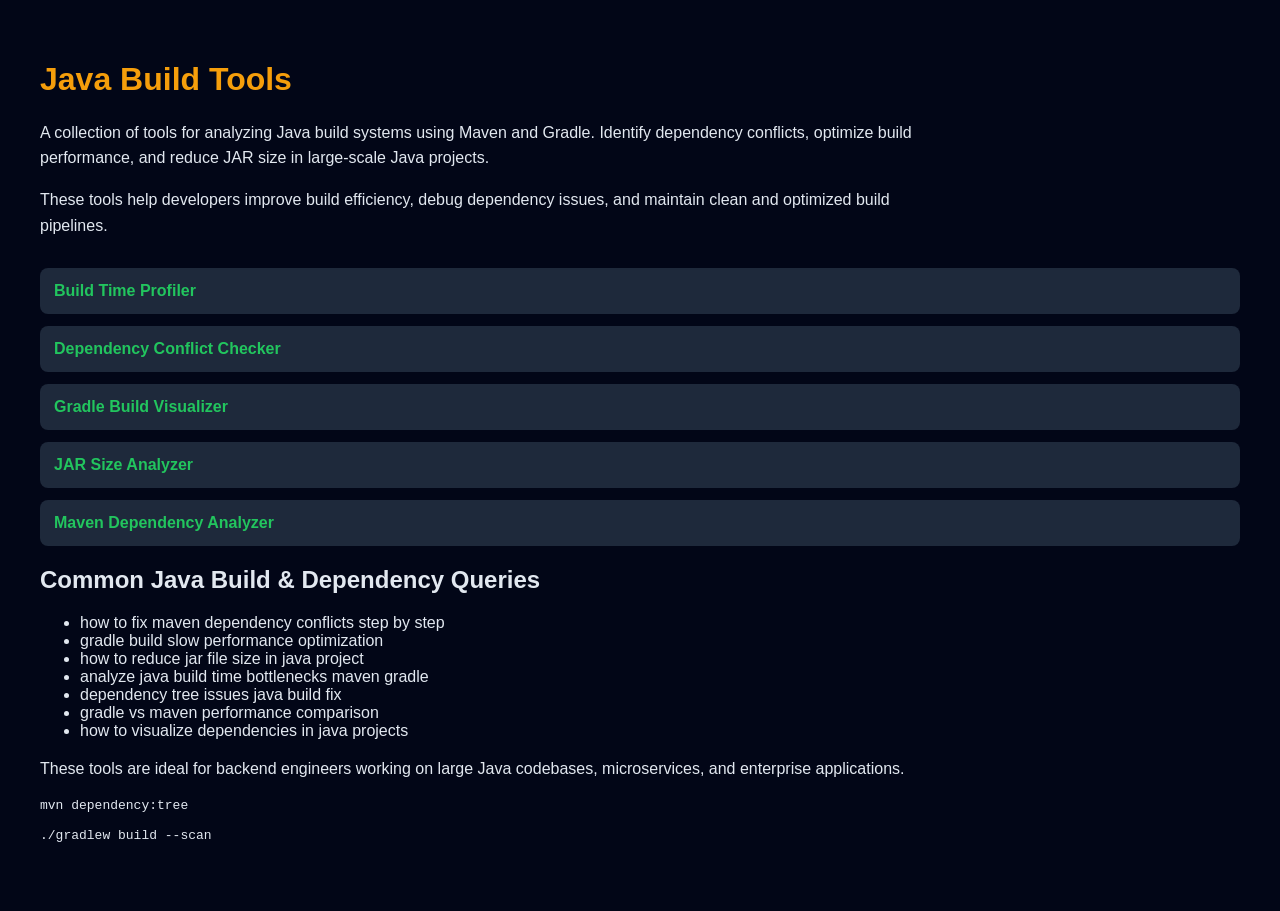
==== index.html @ 3307f2bd "Initial commit" ====
<!DOCTYPE html>
<html lang="en">
<head>
  <meta charset="UTF-8">
  <title>Java Build Tools – Maven, Gradle & Dependency Analysis</title>
  <meta name="viewport" content="width=device-width, initial-scale=1.0">

  <!-- Google verification -->
  <meta name="google-site-verification" content="QMAlZVgw_jsHfCVlnfvifbkMZy5CKnLXh7m65vo1kLM" />

  <!-- SEO -->
  <meta name="description" content="Java build tools for analyzing Maven and Gradle builds, dependency conflicts, build time performance, and JAR size optimization.">
  <meta name="keywords" content="java build tools, maven dependency analyzer, gradle build performance, jar size analyzer java, dependency conflict checker java, java build time profiler">

  <!-- AdSense -->
  <meta name="google-adsense-account" content="ca-pub-XXXXXXXXXXXXXXXX">

  <!-- Open Graph -->
  <meta property="og:title" content="Java Build Tools – Maven & Gradle Optimization">
  <meta property="og:description" content="Analyze Java builds, dependencies, conflicts, and performance in Maven and Gradle projects.">
  <meta property="og:type" content="website">

  <style>
    body {
      font-family: Arial, sans-serif;
      background: #020617;
      color: #e2e8f0;
      margin: 0;
      padding: 40px;
    }
    h1 {
      color: #f59e0b;
    }
    p {
      max-width: 900px;
      line-height: 1.6;
    }
    .tools {
      margin-top: 30px;
    }
    .tool {
      background: #1e293b;
      padding: 14px;
      margin-bottom: 12px;
      border-radius: 8px;
      transition: 0.2s;
    }
    .tool:hover {
      background: #334155;
    }
    a {
      color: #22c55e;
      text-decoration: none;
      font-weight: bold;
    }
    a:hover {
      text-decoration: underline;
    }
  </style>
</head>
<body>

  <h1>Java Build Tools</h1>

  <p>
    A collection of tools for analyzing Java build systems using Maven and Gradle.
    Identify dependency conflicts, optimize build performance, and reduce JAR size
    in large-scale Java projects.
  </p>

  <p>
    These tools help developers improve build efficiency, debug dependency issues,
    and maintain clean and optimized build pipelines.
  </p>

  <div class="tools">

    <div class="tool"><a href="./java_build_time_profiler/">Build Time Profiler</a></div>
    <div class="tool"><a href="./java_dependency_conflict_checker/">Dependency Conflict Checker</a></div>
    <div class="tool"><a href="./java_gradle_build_visualizer/">Gradle Build Visualizer</a></div>
    <div class="tool"><a href="./java_jar_size_analyzer/">JAR Size Analyzer</a></div>
    <div class="tool"><a href="./java_maven_dependency_analyzer/">Maven Dependency Analyzer</a></div>

  </div>

  <!-- SEO LONG TAIL -->
  <h2>Common Java Build & Dependency Queries</h2>

  <ul>
    <li>how to fix maven dependency conflicts step by step</li>
    <li>gradle build slow performance optimization</li>
    <li>how to reduce jar file size in java project</li>
    <li>analyze java build time bottlenecks maven gradle</li>
    <li>dependency tree issues java build fix</li>
    <li>gradle vs maven performance comparison</li>
    <li>how to visualize dependencies in java projects</li>
  </ul>

  <p>
    These tools are ideal for backend engineers working on large Java codebases,
    microservices, and enterprise applications.
  </p>

  <!-- snippet SEO -->
  <pre>
mvn dependency:tree

./gradlew build --scan
  </pre>

</body>
</html>
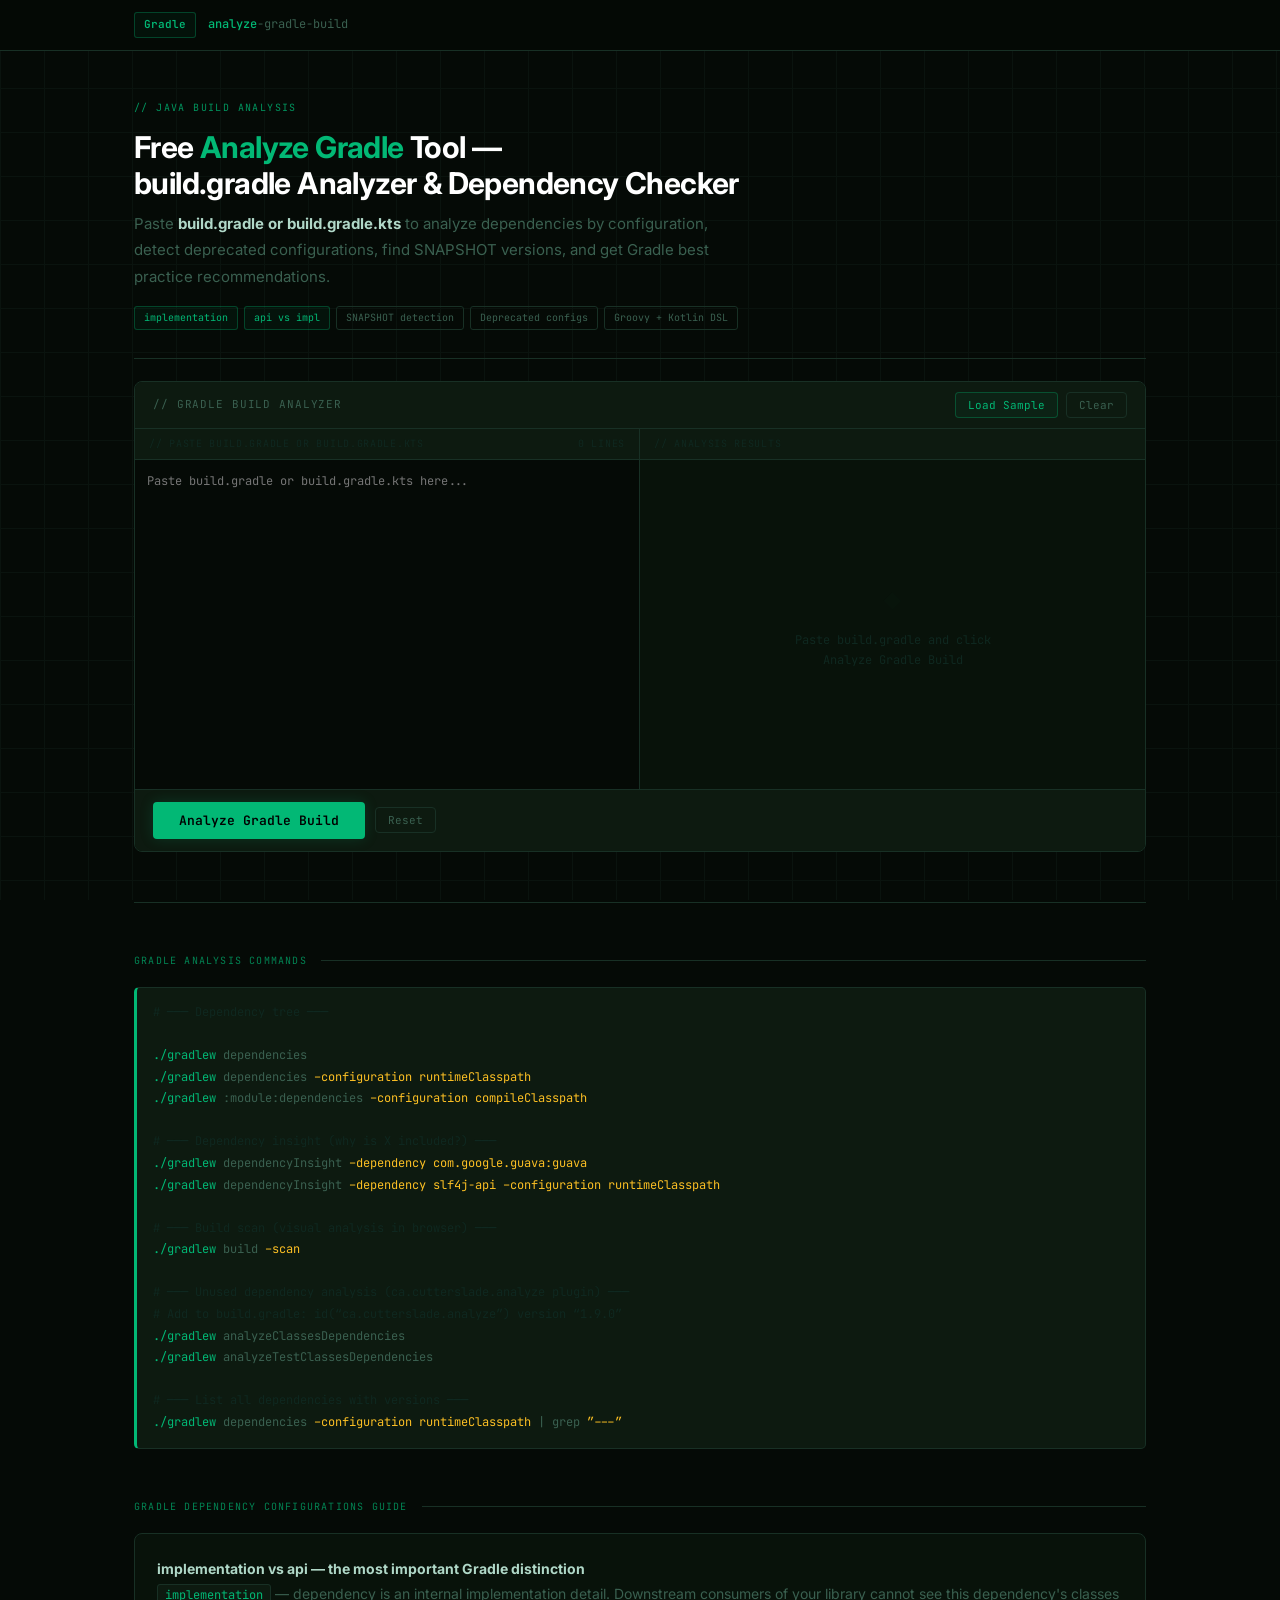
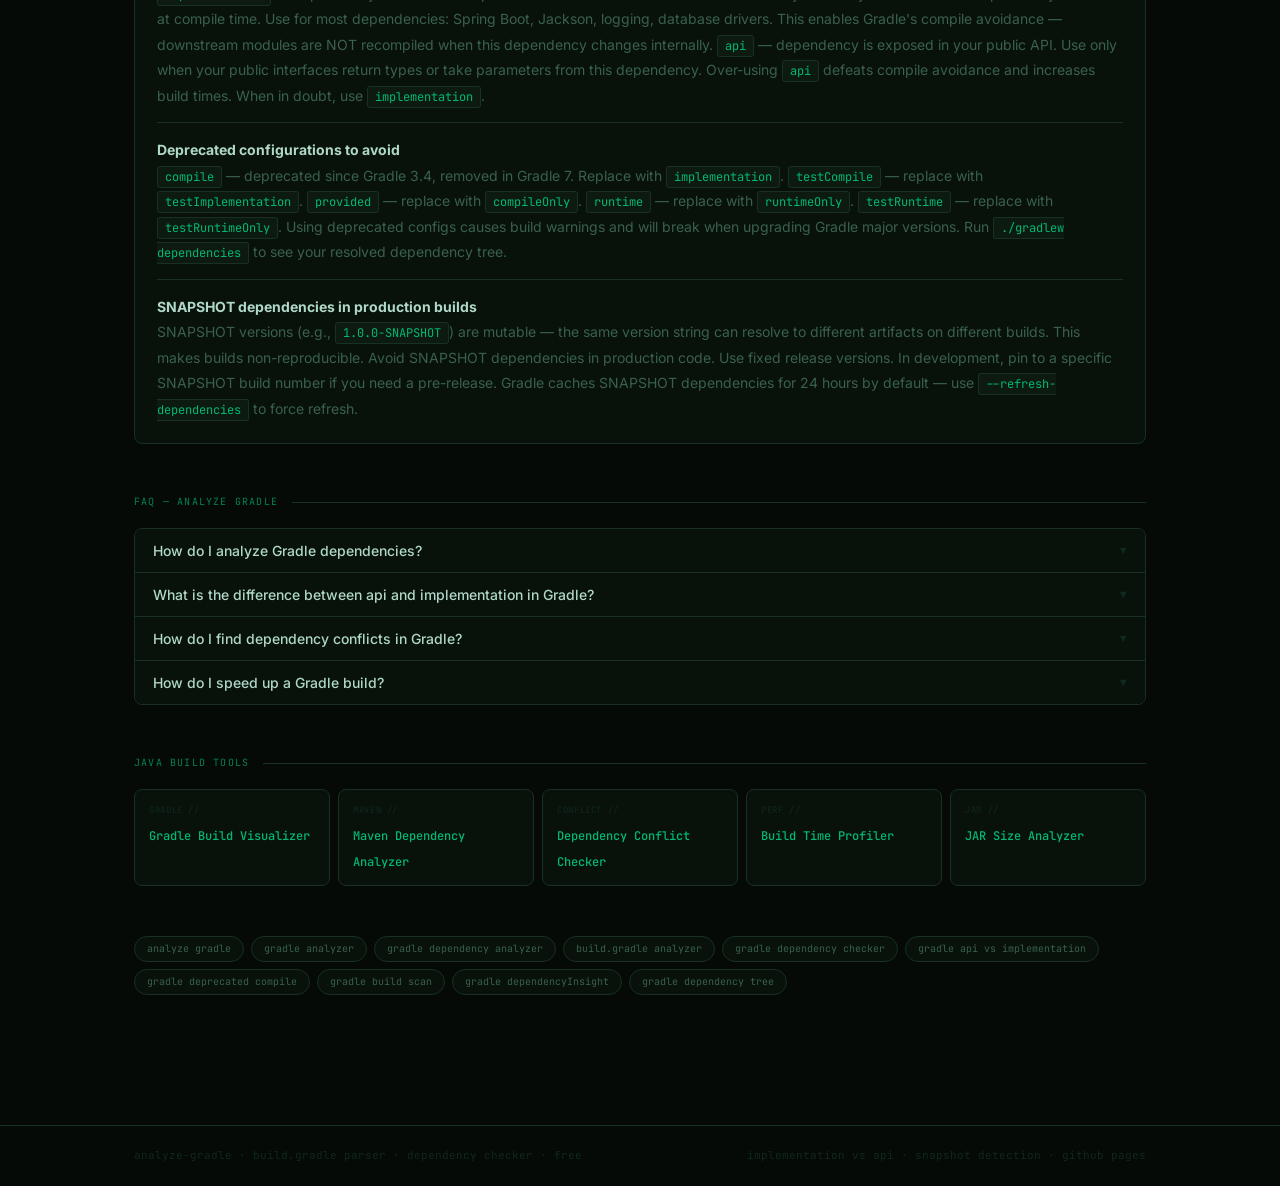
==== commit caafb43e: "Actualizar index.html" ====
--- a/index.html
+++ b/index.html
@@ -1,112 +1,1032 @@
 <!DOCTYPE html>
+
 <html lang="en">
 <head>
-  <meta charset="UTF-8">
-  <title>Java Build Tools – Maven, Gradle & Dependency Analysis</title>
-  <meta name="viewport" content="width=device-width, initial-scale=1.0">
-
-  <!-- Google verification -->
-  <meta name="google-site-verification" content="QMAlZVgw_jsHfCVlnfvifbkMZy5CKnLXh7m65vo1kLM" />
-
-  <!-- SEO -->
-  <meta name="description" content="Java build tools for analyzing Maven and Gradle builds, dependency conflicts, build time performance, and JAR size optimization.">
-  <meta name="keywords" content="java build tools, maven dependency analyzer, gradle build performance, jar size analyzer java, dependency conflict checker java, java build time profiler">
-
-  <!-- AdSense -->
-  <meta name="google-adsense-account" content="ca-pub-XXXXXXXXXXXXXXXX">
-
-  <!-- Open Graph -->
-  <meta property="og:title" content="Java Build Tools – Maven & Gradle Optimization">
-  <meta property="og:description" content="Analyze Java builds, dependencies, conflicts, and performance in Maven and Gradle projects.">
-  <meta property="og:type" content="website">
-
-  <style>
-    body {
-      font-family: Arial, sans-serif;
-      background: #020617;
-      color: #e2e8f0;
-      margin: 0;
-      padding: 40px;
+<meta charset="UTF-8">
+<meta name="viewport" content="width=device-width, initial-scale=1.0">
+<meta name="google-site-verification" content="PkLa_ViOo6FAHpvh8SacceMb95o9tePRdrqLNBz9X1M" />
+<meta name="robots" content="index, follow">
+
+<title>Analyze Gradle – Free Gradle Build Analyzer, Dependency Checker &amp; build.gradle Parser</title>
+
+<meta name="description" content="Free Gradle analyzer. Paste build.gradle or build.gradle.kts to analyze dependencies, detect deprecated configurations, find duplicate artifacts, check for SNAPSHOT versions, and get Gradle best practice recommendations.">
+
+<meta name="keywords" content="analyze gradle, gradle analyzer, gradle build analyzer, gradle dependency analyzer, build.gradle analyzer, gradle dependency checker, gradle best practices, gradle compile vs implementation, gradle dependency analysis, gradle build analysis tool">
+
+<link rel="canonical" href="https://franrivalbigprojects.github.io/java-build-tools/">
+
+<meta property="og:title" content="Analyze Gradle – Free build.gradle Analyzer and Dependency Checker">
+<meta property="og:description" content="Paste build.gradle to analyze dependencies, detect deprecated configs, find duplicates, and get Gradle best practice recommendations. Free tool.">
+<meta property="og:type" content="website">
+
+<link rel="preconnect" href="https://fonts.googleapis.com">
+<link rel="preconnect" href="https://fonts.gstatic.com" crossorigin>
+<link href="https://fonts.googleapis.com/css2?family=JetBrains+Mono:wght@400;500;600&family=Inter:wght@400;500;600;700&display=swap" rel="stylesheet">
+
+<style>
+:root {
+  --bg: #050a06;
+  --surface: #08120a;
+  --surface2: #0d1a10;
+  --border: #12201a;
+  --border2: #183025;
+  --gr: #02b875;
+  --gr-dim: rgba(2,184,117,0.12);
+  --gr-dim2: rgba(2,184,117,0.05);
+  --gr-glow: rgba(2,184,117,0.18);
+  --red: #f87171;
+  --red-dim: rgba(248,113,113,0.1);
+  --orange: #fb923c;
+  --orange-dim: rgba(251,146,60,0.08);
+  --yellow: #fbbf24;
+  --yellow-dim: rgba(251,191,36,0.08);
+  --blue: #60a5fa;
+  --blue-dim: rgba(96,165,250,0.08);
+  --text: #b0d8c8;
+  --text-muted: #3a6050;
+  --text-dim: #0f2820;
+  --mono: 'JetBrains Mono', monospace;
+  --sans: 'Inter', sans-serif;
+  --r: 8px;
+}
+
+* { box-sizing: border-box; margin: 0; padding: 0; }
+
+body {
+  font-family: var(--sans);
+  background: var(--bg);
+  color: var(--text);
+  min-height: 100vh;
+  line-height: 1.6;
+}
+
+body::after {
+  content: "";
+  position: fixed;
+  inset: 0;
+  background-image:
+    linear-gradient(var(--border) 1px, transparent 1px),
+    linear-gradient(90deg, var(--border) 1px, transparent 1px);
+  background-size: 44px 44px;
+  opacity: 0.45;
+  pointer-events: none;
+  z-index: 0;
+}
+
+header {
+  border-bottom: 1px solid var(--border2);
+  position: sticky;
+  top: 0;
+  z-index: 100;
+  background: rgba(5,10,6,0.97);
+  backdrop-filter: blur(12px);
+}
+
+.header-inner {
+  max-width: 1060px;
+  margin: 0 auto;
+  padding: 0 24px;
+  height: 50px;
+  display: flex;
+  align-items: center;
+  gap: 12px;
+  position: relative;
+  z-index: 1;
+}
+
+.logo-pill {
+  font-family: var(--mono);
+  font-size: 11px;
+  font-weight: 600;
+  color: var(--gr);
+  background: var(--gr-dim2);
+  border: 1px solid rgba(2,184,117,0.3);
+  border-radius: 3px;
+  padding: 3px 9px;
+}
+
+.logo-text { font-family: var(--mono); font-size: 12px; color: var(--text-muted); }
+.logo-text strong { color: var(--gr); font-weight: 500; }
+
+.wrapper {
+  max-width: 1060px;
+  margin: 0 auto;
+  padding: 0 24px 80px;
+  position: relative;
+  z-index: 1;
+}
+
+.hero {
+  padding: 48px 0 28px;
+  border-bottom: 1px solid var(--border2);
+  margin-bottom: 22px;
+}
+
+.hero-eyebrow {
+  font-family: var(--mono);
+  font-size: 10px;
+  letter-spacing: 0.14em;
+  text-transform: uppercase;
+  color: var(--gr);
+  margin-bottom: 12px;
+  opacity: 0.8;
+}
+
+h1 {
+  font-size: clamp(22px, 3.2vw, 30px);
+  font-weight: 700;
+  color: #fff;
+  margin-bottom: 10px;
+  letter-spacing: -0.02em;
+  line-height: 1.2;
+}
+
+h1 em { font-style: normal; color: var(--gr); }
+
+.hero-sub {
+  font-size: 15px;
+  color: var(--text-muted);
+  max-width: 620px;
+  line-height: 1.75;
+  margin-bottom: 16px;
+}
+
+.hero-sub strong { color: var(--text); }
+
+.pill-row { display: flex; flex-wrap: wrap; gap: 6px; }
+.pill {
+  font-family: var(--mono);
+  font-size: 10px;
+  padding: 3px 9px;
+  border-radius: 3px;
+  border: 1px solid;
+}
+.pill-g  { color: var(--gr); background: var(--gr-dim2); border-color: rgba(2,184,117,0.3); }
+.pill-dim { color: var(--text-muted); border-color: var(--border2); }
+
+/* TOOL */
+.tool-shell {
+  background: var(--surface);
+  border: 1px solid var(--border2);
+  border-radius: var(--r);
+  overflow: hidden;
+  margin-bottom: 18px;
+}
+
+.tool-topbar {
+  background: var(--surface2);
+  border-bottom: 1px solid var(--border2);
+  padding: 10px 18px;
+  display: flex;
+  align-items: center;
+  justify-content: space-between;
+  flex-wrap: wrap;
+  gap: 8px;
+}
+
+.topbar-label {
+  font-family: var(--mono);
+  font-size: 11px;
+  color: var(--text-muted);
+  text-transform: uppercase;
+  letter-spacing: 0.08em;
+}
+
+.btn-sm {
+  font-family: var(--mono);
+  font-size: 11px;
+  padding: 5px 12px;
+  border-radius: 4px;
+  cursor: pointer;
+  border: 1px solid;
+  background: transparent;
+  transition: opacity 0.15s;
+}
+.btn-sm:hover { opacity: 0.75; }
+.btn-gr   { color: var(--gr); border-color: rgba(2,184,117,0.3); background: var(--gr-dim2); }
+.btn-ghost { color: var(--text-muted); border-color: var(--border2); }
+
+/* SPLIT */
+.editor-split {
+  display: grid;
+  grid-template-columns: 1fr 1fr;
+  min-height: 360px;
+}
+
+.pane-left {
+  border-right: 1px solid var(--border2);
+  display: flex;
+  flex-direction: column;
+}
+
+.pane-head {
+  font-family: var(--mono);
+  font-size: 10px;
+  text-transform: uppercase;
+  letter-spacing: 0.07em;
+  color: var(--text-dim);
+  padding: 7px 14px;
+  border-bottom: 1px solid var(--border2);
+  background: var(--surface2);
+  display: flex;
+  justify-content: space-between;
+}
+
+.gradle-textarea {
+  flex: 1;
+  width: 100%;
+  min-height: 310px;
+  padding: 12px;
+  font-family: var(--mono);
+  font-size: 12px;
+  line-height: 1.65;
+  background: var(--bg);
+  border: none;
+  color: var(--text);
+  resize: none;
+  tab-size: 4;
+}
+.gradle-textarea:focus { outline: none; }
+
+.pane-right {
+  display: flex;
+  flex-direction: column;
+  overflow: hidden;
+}
+
+#resultsPane {
+  flex: 1;
+  padding: 12px;
+  overflow-y: auto;
+  min-height: 310px;
+}
+
+.idle-msg {
+  display: flex;
+  flex-direction: column;
+  align-items: center;
+  justify-content: center;
+  height: 100%;
+  min-height: 280px;
+  font-family: var(--mono);
+  font-size: 12px;
+  color: var(--text-dim);
+  text-align: center;
+  gap: 8px;
+}
+
+.action-bar {
+  padding: 12px 18px;
+  border-top: 1px solid var(--border2);
+  background: var(--surface2);
+  display: flex;
+  gap: 10px;
+  align-items: center;
+}
+
+.btn-analyze {
+  padding: 10px 26px;
+  font-family: var(--mono);
+  font-size: 13px;
+  font-weight: 600;
+  background: var(--gr);
+  color: #000;
+  border: none;
+  border-radius: 4px;
+  cursor: pointer;
+  box-shadow: 0 0 14px var(--gr-glow);
+  transition: opacity 0.15s;
+}
+.btn-analyze:hover { opacity: 0.87; }
+
+/* RESULTS */
+.sum-row {
+  display: flex;
+  gap: 6px;
+  flex-wrap: wrap;
+  margin-bottom: 10px;
+}
+
+.sum-chip {
+  background: var(--bg);
+  border: 1px solid var(--border2);
+  border-radius: 5px;
+  padding: 6px 10px;
+  text-align: center;
+  min-width: 54px;
+}
+
+.sc-val { font-family: var(--mono); font-size: 16px; font-weight: 600; line-height: 1; display: block; margin-bottom: 2px; }
+.sc-lbl { font-family: var(--mono); font-size: 9px; color: var(--text-dim); text-transform: uppercase; letter-spacing: 0.07em; }
+
+/* FINDINGS */
+.finding {
+  background: var(--bg);
+  border: 1px solid var(--border2);
+  border-left: 3px solid;
+  border-radius: 0 var(--r) var(--r) 0;
+  padding: 8px 12px;
+  margin-bottom: 6px;
+  font-family: var(--mono);
+  font-size: 11px;
+}
+
+.f-error   { border-left-color: var(--red); }
+.f-warning { border-left-color: var(--yellow); }
+.f-info    { border-left-color: var(--blue); }
+.f-pass    { border-left-color: var(--gr); }
+
+.f-head { display: flex; align-items: center; gap: 7px; margin-bottom: 2px; }
+.f-badge {
+  font-size: 9px; padding: 1px 6px; border-radius: 2px; border: 1px solid;
+  text-transform: uppercase; letter-spacing: 0.04em;
+}
+.fb-error   { color: var(--red);    background: var(--red-dim);   border-color: rgba(248,113,113,0.2); }
+.fb-warning { color: var(--yellow); background: var(--yellow-dim);border-color: rgba(251,191,36,0.2); }
+.fb-info    { color: var(--blue);   background: var(--blue-dim);  border-color: rgba(96,165,250,0.2); }
+.fb-pass    { color: var(--gr);     background: var(--gr-dim2);   border-color: rgba(2,184,117,0.2); }
+
+.f-title { font-weight: 600; color: var(--text); font-size: 11px; }
+.f-body  { color: var(--text-muted); font-size: 11px; line-height: 1.5; }
+
+/* DEP TABLE */
+.dep-group { margin-bottom: 12px; }
+
+.dg-head {
+  font-family: var(--mono);
+  font-size: 10px;
+  text-transform: uppercase;
+  letter-spacing: 0.07em;
+  color: var(--gr);
+  opacity: 0.8;
+  margin-bottom: 5px;
+  padding-bottom: 4px;
+  border-bottom: 1px solid var(--border2);
+}
+
+.dep-item {
+  display: flex;
+  gap: 8px;
+  padding: 4px 0;
+  font-family: var(--mono);
+  font-size: 11px;
+  color: var(--text-muted);
+  border-bottom: 1px solid rgba(255,255,255,0.03);
+}
+
+.dep-item:last-child { border-bottom: none; }
+.dep-group-name { color: var(--gr); min-width: 160px; }
+.dep-artifact   { color: var(--text); flex: 1; }
+.dep-version    { color: var(--text-muted); min-width: 80px; text-align: right; }
+.dep-snap       { color: var(--yellow); }
+.dep-latest     { color: var(--blue); }
+
+/* SECTION */
+hr.divider { border: none; border-top: 1px solid var(--border2); margin: 50px 0; }
+.content-section { margin-bottom: 50px; }
+
+.sec-head {
+  display: flex;
+  align-items: center;
+  gap: 14px;
+  margin-bottom: 18px;
+}
+
+.sec-label {
+  font-family: var(--mono);
+  font-size: 10px;
+  text-transform: uppercase;
+  letter-spacing: 0.12em;
+  color: var(--gr);
+  white-space: nowrap;
+  opacity: 0.7;
+}
+
+.sec-rule { flex: 1; height: 1px; background: var(--border2); }
+
+p { font-size: 14px; color: var(--text-muted); line-height: 1.8; margin-bottom: 10px; max-width: 820px; }
+p strong { color: var(--text); }
+
+code {
+  font-family: var(--mono);
+  font-size: 12px;
+  background: var(--surface2);
+  color: var(--gr);
+  padding: 2px 7px;
+  border-radius: 3px;
+  border: 1px solid var(--border2);
+}
+
+.code-block {
+  background: var(--surface2);
+  border: 1px solid var(--border2);
+  border-left: 3px solid var(--gr);
+  border-radius: 5px;
+  padding: 14px 16px;
+  font-family: var(--mono);
+  font-size: 12px;
+  line-height: 1.8;
+  overflow-x: auto;
+  white-space: pre;
+  margin: 12px 0;
+  color: var(--text-muted);
+}
+
+.ck { color: var(--gr); }
+.cm { color: var(--text-dim); }
+.cs { color: var(--yellow); }
+
+.dense-block {
+  background: var(--surface);
+  border: 1px solid var(--border2);
+  border-radius: var(--r);
+  padding: 22px;
+  margin-top: 14px;
+}
+
+.dense-block p { margin-bottom: 14px; padding-bottom: 14px; border-bottom: 1px solid var(--border2); max-width: none; }
+.dense-block p:last-child { margin-bottom: 0; padding-bottom: 0; border-bottom: none; }
+
+.faq-list {
+  margin-top: 14px;
+  border: 1px solid var(--border2);
+  border-radius: var(--r);
+  overflow: hidden;
+}
+
+.faq-item { border-bottom: 1px solid var(--border2); }
+.faq-item:last-child { border-bottom: none; }
+
+.faq-q {
+  width: 100%;
+  text-align: left;
+  background: var(--surface);
+  border: none;
+  padding: 13px 18px;
+  font-size: 14px;
+  font-weight: 500;
+  color: var(--text);
+  font-family: var(--sans);
+  cursor: pointer;
+  display: flex;
+  justify-content: space-between;
+  align-items: center;
+  gap: 12px;
+  transition: background 0.15s;
+}
+
+.faq-q:hover { background: var(--gr-dim2); }
+.faq-arrow { font-family: var(--mono); font-size: 11px; color: var(--text-dim); transition: transform 0.2s; flex-shrink: 0; }
+.faq-item.open .faq-arrow { transform: rotate(180deg); }
+
+.faq-a {
+  display: none;
+  padding: 0 18px 13px;
+  font-size: 13px;
+  color: var(--text-muted);
+  line-height: 1.75;
+  border-top: 1px solid var(--border2);
+  background: var(--bg);
+}
+
+.faq-item.open .faq-a { display: block; }
+.faq-a code { color: var(--gr); background: var(--gr-dim2); }
+
+.subtools-grid {
+  display: grid;
+  grid-template-columns: repeat(auto-fill, minmax(180px, 1fr));
+  gap: 8px;
+  margin-top: 12px;
+}
+
+.stl {
+  background: var(--surface);
+  border: 1px solid var(--border2);
+  border-radius: var(--r);
+  padding: 12px 14px;
+  text-decoration: none;
+  display: block;
+  transition: border-color 0.15s;
+}
+
+.stl:hover { border-color: rgba(2,184,117,0.3); }
+.stl-eye  { font-family: var(--mono); font-size: 9px; color: var(--text-dim); text-transform: uppercase; letter-spacing: 0.07em; margin-bottom: 4px; }
+.stl-name { font-family: var(--mono); font-size: 12px; color: var(--gr); font-weight: 500; }
+
+.tag-cloud { display: flex; flex-wrap: wrap; gap: 7px; margin-bottom: 50px; }
+.tag {
+  font-family: var(--mono); font-size: 10px; color: var(--text-muted);
+  background: var(--surface); border: 1px solid var(--border2);
+  border-radius: 100px; padding: 4px 12px; cursor: default;
+}
+.tag:hover { color: var(--gr); border-color: rgba(2,184,117,0.3); }
+
+footer { border-top: 1px solid var(--border2); padding: 20px 0; position: relative; z-index: 1; }
+.footer-inner {
+  max-width: 1060px; margin: 0 auto; padding: 0 24px;
+  display: flex; justify-content: space-between; align-items: center;
+  flex-wrap: wrap; gap: 8px;
+}
+footer p { font-family: var(--mono); font-size: 11px; color: var(--text-dim); margin: 0; }
+
+@media (max-width: 640px) {
+  .editor-split { grid-template-columns: 1fr; }
+  .pane-left    { border-right: none; border-bottom: 1px solid var(--border2); }
+}
+</style>
+
+<script type="application/ld+json">
+{"@context":"https://schema.org","@type":"SoftwareApplication","name":"Gradle Build Analyzer","applicationCategory":"DeveloperApplication","operatingSystem":"Web","offers":{"@type":"Offer","price":"0","priceCurrency":"USD"},"description":"Free Gradle build analyzer. Paste build.gradle or build.gradle.kts to analyze dependencies, detect deprecated configurations (compile, testCompile), find SNAPSHOT dependencies, identify duplicate artifacts, and get Gradle best practice recommendations.","featureList":"Dependency grouping by configuration, deprecated config detection, SNAPSHOT version detection, api vs implementation analysis, duplicate artifact detection, Gradle CLI commands"}
+</script>
+
+<script type="application/ld+json">
+{"@context":"https://schema.org","@type":"FAQPage","mainEntity":[{"@type":"Question","name":"How do I analyze Gradle dependencies?","acceptedAnswer":{"@type":"Answer","text":"Several methods to analyze Gradle dependencies: (1) ./gradlew dependencies — prints the full dependency tree with resolved versions and conflict resolutions. (2) ./gradlew dependencies --configuration runtimeClasspath — analyzes a specific configuration. (3) ./gradlew build --scan — generates a Gradle Build Scan with visual dependency analysis (requires Gradle Enterprise account). (4) The ca.cutterslade.analyze plugin — analyzes declared vs used dependencies and flags unused or undeclared ones. (5) This online analyzer — paste your build.gradle to detect common issues without running Gradle."}},{"@type":"Question","name":"What is the difference between api and implementation in Gradle?","acceptedAnswer":{"@type":"Answer","text":"In Gradle's Java Library plugin: implementation means the dependency is internal to the module — consumers of your library cannot see it. This is the correct default for most dependencies and enables compile-time isolation. api means the dependency is part of your public API — consumers can use classes from this dependency in their code. Use api sparingly — it causes downstream recompilation whenever the dependency changes. Most projects over-use api when implementation is correct. Use api only when your public interfaces directly expose types from the dependency."}}]}
+</script>
+
+</head>
+
+<body>
+<header>
+  <div class="header-inner">
+    <span class="logo-pill">Gradle</span>
+    <span class="logo-text"><strong>analyze</strong>-gradle-build</span>
+  </div>
+</header>
+
+<div class="wrapper">
+
+  <section class="hero">
+    <p class="hero-eyebrow">// Java Build Analysis</p>
+    <h1>Free <em>Analyze Gradle</em> Tool —<br>build.gradle Analyzer &amp; Dependency Checker</h1>
+    <p class="hero-sub">
+      Paste <strong>build.gradle or build.gradle.kts</strong> to analyze dependencies by configuration, detect deprecated configurations, find SNAPSHOT versions, and get Gradle best practice recommendations.
+    </p>
+    <div class="pill-row">
+      <span class="pill pill-g">implementation</span>
+      <span class="pill pill-g">api vs impl</span>
+      <span class="pill pill-dim">SNAPSHOT detection</span>
+      <span class="pill pill-dim">Deprecated configs</span>
+      <span class="pill pill-dim">Groovy + Kotlin DSL</span>
+    </div>
+  </section>
+
+  <!-- TOOL -->
+
+  <div class="tool-shell">
+    <div class="tool-topbar">
+      <span class="topbar-label">// Gradle Build Analyzer</span>
+      <div style="display:flex;gap:8px;">
+        <button class="btn-sm btn-gr" id="sampleBtn">Load Sample</button>
+        <button class="btn-sm btn-ghost" id="clearBtn">Clear</button>
+      </div>
+    </div>
+
+
+<div class="editor-split">
+  <div class="pane-left">
+    <div class="pane-head">
+      <span>// Paste build.gradle or build.gradle.kts</span>
+      <span id="lineCount">0 lines</span>
+    </div>
+    <textarea class="gradle-textarea" id="gradleInput" spellcheck="false"></textarea>
+  </div>
+  <div class="pane-right">
+    <div class="pane-head"><span>// Analysis results</span></div>
+    <div id="resultsPane">
+      <div class="idle-msg">
+        <span style="font-size:28px;opacity:0.1;">&#9670;</span>
+        <span>Paste build.gradle and click<br>Analyze Gradle Build</span>
+      </div>
+    </div>
+  </div>
+</div>
+
+<div class="action-bar">
+  <button class="btn-analyze" id="analyzeBtn">Analyze Gradle Build</button>
+  <button class="btn-sm btn-ghost" id="clearBtn2">Reset</button>
+  <span id="statusMsg" style="font-family:var(--mono);font-size:11px;color:var(--text-dim);"></span>
+</div>
+
+
+  </div>
+
+  <hr class="divider">
+
+  <!-- COMMANDS -->
+
+  <section class="content-section">
+    <div class="sec-head">
+      <span class="sec-label">Gradle analysis commands</span>
+      <span class="sec-rule"></span>
+    </div>
+
+
+<div class="code-block"><span class="cm"># ─── Dependency tree ───</span>
+
+<span class="ck">./gradlew</span> dependencies
+<span class="ck">./gradlew</span> dependencies <span class="cs">–configuration runtimeClasspath</span>
+<span class="ck">./gradlew</span> :module:dependencies <span class="cs">–configuration compileClasspath</span>
+
+<span class="cm"># ─── Dependency insight (why is X included?) ───</span>
+<span class="ck">./gradlew</span> dependencyInsight <span class="cs">–dependency com.google.guava:guava</span>
+<span class="ck">./gradlew</span> dependencyInsight <span class="cs">–dependency slf4j-api –configuration runtimeClasspath</span>
+
+<span class="cm"># ─── Build scan (visual analysis in browser) ───</span>
+<span class="ck">./gradlew</span> build <span class="cs">–scan</span>
+
+<span class="cm"># ─── Unused dependency analysis (ca.cutterslade.analyze plugin) ───</span>
+<span class="cm"># Add to build.gradle: id(“ca.cutterslade.analyze”) version “1.9.0”</span>
+<span class="ck">./gradlew</span> analyzeClassesDependencies
+<span class="ck">./gradlew</span> analyzeTestClassesDependencies
+
+<span class="cm"># ─── List all dependencies with versions ───</span>
+<span class="ck">./gradlew</span> dependencies <span class="cs">–configuration runtimeClasspath</span> | grep <span class="cs">”---”</span></div>
+
+  </section>
+
+  <!-- GUIDE -->
+
+  <section class="content-section">
+    <div class="sec-head">
+      <span class="sec-label">Gradle dependency configurations guide</span>
+      <span class="sec-rule"></span>
+    </div>
+    <div class="dense-block">
+      <p><strong>implementation vs api — the most important Gradle distinction</strong><br>
+      <code>implementation</code> — dependency is an internal implementation detail. Downstream consumers of your library cannot see this dependency's classes at compile time. Use for most dependencies: Spring Boot, Jackson, logging, database drivers. This enables Gradle's compile avoidance — downstream modules are NOT recompiled when this dependency changes internally. <code>api</code> — dependency is exposed in your public API. Use only when your public interfaces return types or take parameters from this dependency. Over-using <code>api</code> defeats compile avoidance and increases build times. When in doubt, use <code>implementation</code>.</p>
+      <p><strong>Deprecated configurations to avoid</strong><br>
+      <code>compile</code> — deprecated since Gradle 3.4, removed in Gradle 7. Replace with <code>implementation</code>. <code>testCompile</code> — replace with <code>testImplementation</code>. <code>provided</code> — replace with <code>compileOnly</code>. <code>runtime</code> — replace with <code>runtimeOnly</code>. <code>testRuntime</code> — replace with <code>testRuntimeOnly</code>. Using deprecated configs causes build warnings and will break when upgrading Gradle major versions. Run <code>./gradlew dependencies</code> to see your resolved dependency tree.</p>
+      <p><strong>SNAPSHOT dependencies in production builds</strong><br>
+      SNAPSHOT versions (e.g., <code>1.0.0-SNAPSHOT</code>) are mutable — the same version string can resolve to different artifacts on different builds. This makes builds non-reproducible. Avoid SNAPSHOT dependencies in production code. Use fixed release versions. In development, pin to a specific SNAPSHOT build number if you need a pre-release. Gradle caches SNAPSHOT dependencies for 24 hours by default — use <code>--refresh-dependencies</code> to force refresh.</p>
+    </div>
+  </section>
+
+  <!-- FAQ -->
+
+  <section class="content-section">
+    <div class="sec-head">
+      <span class="sec-label">FAQ — Analyze Gradle</span>
+      <span class="sec-rule"></span>
+    </div>
+    <div class="faq-list">
+      <div class="faq-item">
+        <button class="faq-q" onclick="toggleFaq(this)">How do I analyze Gradle dependencies?<span class="faq-arrow">&#9660;</span></button>
+        <div class="faq-a"><code>./gradlew dependencies</code> — full dependency tree with resolved versions. <code>./gradlew dependencies --configuration runtimeClasspath</code> — specific configuration. <code>./gradlew dependencyInsight --dependency guava</code> — why a specific artifact is included. <code>./gradlew build --scan</code> — visual Build Scan in browser (requires Gradle Enterprise). <strong>ca.cutterslade.analyze plugin</strong> — detects unused and undeclared dependencies. This online tool parses your build.gradle for common issues without requiring Gradle to run.</div>
+      </div>
+      <div class="faq-item">
+        <button class="faq-q" onclick="toggleFaq(this)">What is the difference between api and implementation in Gradle?<span class="faq-arrow">&#9660;</span></button>
+        <div class="faq-a"><code>implementation</code> — internal dependency, not visible to consumers of your library. Enables compile avoidance. Use for ~90% of dependencies. <code>api</code> — exposed in your public API, visible to consumers at compile time. Use only when public methods return or accept types from this dependency. Using <code>api</code> instead of <code>implementation</code> causes unnecessary recompilation of downstream modules — this is a common performance problem in large multi-module builds.</div>
+      </div>
+      <div class="faq-item">
+        <button class="faq-q" onclick="toggleFaq(this)">How do I find dependency conflicts in Gradle?<span class="faq-arrow">&#9660;</span></button>
+        <div class="faq-a">Run <code>./gradlew dependencies --configuration runtimeClasspath</code> — look for lines showing version conflicts: <code>com.google.guava:guava:20.0 -> 32.1.3-jre (*)</code> means the version was upgraded by Gradle's conflict resolution. <code>(*)</code> means a conflict was resolved. To see details: <code>./gradlew dependencyInsight --dependency guava</code>. To enforce a version: add to <code>configurations.all { resolutionStrategy { force 'com.google.guava:guava:32.1.3-jre' } }</code>.</div>
+      </div>
+      <div class="faq-item">
+        <button class="faq-q" onclick="toggleFaq(this)">How do I speed up a Gradle build?<span class="faq-arrow">&#9660;</span></button>
+        <div class="faq-a">Key optimizations: (1) Enable build cache: <code>org.gradle.caching=true</code> in gradle.properties. (2) Enable configuration cache: <code>org.gradle.configuration-cache=true</code>. (3) Enable parallel execution: <code>org.gradle.parallel=true</code>. (4) Use <code>implementation</code> instead of <code>api</code> to enable compile avoidance. (5) Run <code>./gradlew build --scan</code> to identify slow tasks. (6) Use <code>./gradlew assembleDebug</code> instead of <code>./gradlew build</code> for Android. (7) Increase heap: <code>org.gradle.jvmargs=-Xmx4g</code>.</div>
+      </div>
+    </div>
+  </section>
+
+  <section class="content-section">
+    <div class="sec-head">
+      <span class="sec-label">Java build tools</span>
+      <span class="sec-rule"></span>
+    </div>
+    <div class="subtools-grid">
+      <a href="java_gradle_build_visualizer/" class="stl"><p class="stl-eye">gradle //</p><span class="stl-name">Gradle Build Visualizer</span></a>
+      <a href="java_maven_dependency_analyzer/" class="stl"><p class="stl-eye">maven //</p><span class="stl-name">Maven Dependency Analyzer</span></a>
+      <a href="java_dependency_conflict_checker/" class="stl"><p class="stl-eye">conflict //</p><span class="stl-name">Dependency Conflict Checker</span></a>
+      <a href="java_build_time_profiler/" class="stl"><p class="stl-eye">perf //</p><span class="stl-name">Build Time Profiler</span></a>
+      <a href="java_jar_size_analyzer/" class="stl"><p class="stl-eye">jar //</p><span class="stl-name">JAR Size Analyzer</span></a>
+    </div>
+  </section>
+
+  <div class="tag-cloud">
+    <span class="tag">analyze gradle</span>
+    <span class="tag">gradle analyzer</span>
+    <span class="tag">gradle dependency analyzer</span>
+    <span class="tag">build.gradle analyzer</span>
+    <span class="tag">gradle dependency checker</span>
+    <span class="tag">gradle api vs implementation</span>
+    <span class="tag">gradle deprecated compile</span>
+    <span class="tag">gradle build scan</span>
+    <span class="tag">gradle dependencyInsight</span>
+    <span class="tag">gradle dependency tree</span>
+  </div>
+
+</div>
+
+<footer>
+  <div class="footer-inner">
+    <p>analyze-gradle &middot; build.gradle parser &middot; dependency checker &middot; free</p>
+    <p>implementation vs api &middot; snapshot detection &middot; github pages</p>
+  </div>
+</footer>
+
+<script>
+// ─── GRADLE RULES ───
+var RULES = [
+  {
+    level: 'error',
+    title: 'Deprecated "compile" configuration used',
+    check: function(src) {
+      var found = src.match(/^\s*compile\s+['"]/mg);
+      if (found && found.length > 0) {
+        return found.length + ' "compile" dependency declaration(s) found. Replace with "implementation". "compile" was deprecated in Gradle 3.4 and removed in Gradle 7.';
+      }
+      return null;
     }
-    h1 {
-      color: #f59e0b;
+  },
+  {
+    level: 'error',
+    title: 'Deprecated "testCompile" configuration used',
+    check: function(src) {
+      if (/^\s*testCompile\s+['"]/m.test(src)) {
+        return '"testCompile" is deprecated. Replace with "testImplementation".';
+      }
+      return null;
     }
-    p {
-      max-width: 900px;
-      line-height: 1.6;
+  },
+  {
+    level: 'error',
+    title: 'Deprecated "runtime" configuration used',
+    check: function(src) {
+      if (/^\s*runtime\s+['"]/m.test(src)) {
+        return '"runtime" is deprecated. Replace with "runtimeOnly".';
+      }
+      return null;
     }
-    .tools {
-      margin-top: 30px;
+  },
+  {
+    level: 'warning',
+    title: 'SNAPSHOT dependencies detected',
+    check: function(src) {
+      var snaps = src.match(/['"]([\w.\-]+:[\w.\-]+:\d[\w.\-]*-SNAPSHOT)['"]/g);
+      if (snaps && snaps.length > 0) {
+        return snaps.length + ' SNAPSHOT dependency(ies): ' + snaps.slice(0, 3).join(', ') + '. SNAPSHOTs are mutable — builds are non-reproducible. Use fixed release versions in production.';
+      }
+      return null;
     }
-    .tool {
-      background: #1e293b;
-      padding: 14px;
-      margin-bottom: 12px;
-      border-radius: 8px;
-      transition: 0.2s;
+  },
+  {
+    level: 'warning',
+    title: 'Overuse of "api" configuration',
+    check: function(src) {
+      var apiCount  = (src.match(/^\s*api\s+['"]/mg) || []).length;
+      var implCount = (src.match(/^\s*implementation\s+['"]/mg) || []).length;
+      if (apiCount > 0 && apiCount > implCount) {
+        return apiCount + ' "api" vs ' + implCount + ' "implementation" declarations. Over-using "api" increases compile time for downstream modules. Use "implementation" unless the dependency is part of your public API surface.';
+      }
+      return null;
     }
-    .tool:hover {
-      background: #334155;
+  },
+  {
+    level: 'warning',
+    title: 'Dynamic "+" versions detected',
+    check: function(src) {
+      var dyn = src.match(/['"]([\w.\-]+:[\w.\-]+:\d[\w.]*\+)['"]/g);
+      if (dyn && dyn.length > 0) {
+        return dyn.length + ' dynamic version(s) with "+": ' + dyn.slice(0, 2).join(', ') + '. Dynamic versions reduce reproducibility and can break builds. Pin to exact versions.';
+      }
+      return null;
     }
-    a {
-      color: #22c55e;
-      text-decoration: none;
-      font-weight: bold;
+  },
+  {
+    level: 'info',
+    title: 'Kotlin DSL (.kts) style detected',
+    check: function(src) {
+      if (/implementation\s*\(/.test(src) && /plugins\s*\{/.test(src)) {
+        return 'Kotlin DSL syntax detected (build.gradle.kts). Ensure Kotlin DSL-specific features like type-safe project accessors are used for best IDE support.';
+      }
+      return null;
     }
-    a:hover {
-      text-decoration: underline;
+  },
+  {
+    level: 'info',
+    title: 'No build cache configuration found',
+    check: function(src) {
+      if (!/gradle\.caching|buildCache|org\.gradle\.caching/.test(src)) {
+        return 'No build cache configuration detected in this file. Enable in gradle.properties: org.gradle.caching=true for significant build time improvement on incremental builds.';
+      }
+      return null;
     }
-  </style>
-</head>
-<body>
-
-  <h1>Java Build Tools</h1>
-
-  <p>
-    A collection of tools for analyzing Java build systems using Maven and Gradle.
-    Identify dependency conflicts, optimize build performance, and reduce JAR size
-    in large-scale Java projects.
-  </p>
-
-  <p>
-    These tools help developers improve build efficiency, debug dependency issues,
-    and maintain clean and optimized build pipelines.
-  </p>
-
-  <div class="tools">
-
-    <div class="tool"><a href="./java_build_time_profiler/">Build Time Profiler</a></div>
-    <div class="tool"><a href="./java_dependency_conflict_checker/">Dependency Conflict Checker</a></div>
-    <div class="tool"><a href="./java_gradle_build_visualizer/">Gradle Build Visualizer</a></div>
-    <div class="tool"><a href="./java_jar_size_analyzer/">JAR Size Analyzer</a></div>
-    <div class="tool"><a href="./java_maven_dependency_analyzer/">Maven Dependency Analyzer</a></div>
-
-  </div>
-
-  <!-- SEO LONG TAIL -->
-  <h2>Common Java Build & Dependency Queries</h2>
-
-  <ul>
-    <li>how to fix maven dependency conflicts step by step</li>
-    <li>gradle build slow performance optimization</li>
-    <li>how to reduce jar file size in java project</li>
-    <li>analyze java build time bottlenecks maven gradle</li>
-    <li>dependency tree issues java build fix</li>
-    <li>gradle vs maven performance comparison</li>
-    <li>how to visualize dependencies in java projects</li>
-  </ul>
-
-  <p>
-    These tools are ideal for backend engineers working on large Java codebases,
-    microservices, and enterprise applications.
-  </p>
-
-  <!-- snippet SEO -->
-  <pre>
-mvn dependency:tree
-
-./gradlew build --scan
-  </pre>
+  },
+  {
+    level: 'info',
+    title: 'No parallel build configuration found',
+    check: function(src) {
+      if (!/gradle\.parallel|maxParallelForks/.test(src)) {
+        return 'No parallel configuration found. For multi-module builds, enable in gradle.properties: org.gradle.parallel=true. For test parallelism: test { maxParallelForks = Runtime.runtime.availableProcessors().intdiv(2) }.';
+      }
+      return null;
+    }
+  }
+];
+
+// ─── DEP PARSER ───
+var KNOWN_CONFIGS = ['implementation', 'api', 'testImplementation', 'testApi', 'compileOnly', 'testCompileOnly', 'runtimeOnly', 'testRuntimeOnly', 'annotationProcessor', 'kapt', 'ksp', 'compile', 'testCompile', 'runtime'];
+
+function parseDependencies(src) {
+  var deps = {};
+  var depRegex = /^\s*(implementation|api|testImplementation|testApi|compileOnly|testCompileOnly|runtimeOnly|testRuntimeOnly|annotationProcessor|kapt|ksp|compile|testCompile|runtime)\s*[\(]?\s*["']([^"']+)["']/mg;
+  var match;
+  while ((match = depRegex.exec(src)) !== null) {
+    var config = match[1];
+    var coord   = match[2];
+    if (!deps[config]) deps[config] = [];
+    var parts = coord.split(':');
+    deps[config].push({
+      group:    parts[0] || '',
+      artifact: parts[1] || coord,
+      version:  parts[2] || '',
+      snap:     coord.indexOf('SNAPSHOT') !== -1,
+      dynamic:  /\+$/.test(coord)
+    });
+  }
+  return deps;
+}
+
+// ─── DOM HELPERS ───
+function el(tag, cls) {
+  var e = document.createElement(tag);
+  if (cls) e.className = cls;
+  return e;
+}
+
+function makeFinding(level, title, body) {
+  var lm = { error: 'f-error', warning: 'f-warning', info: 'f-info', pass: 'f-pass' };
+  var bm = { error: 'fb-error', warning: 'fb-warning', info: 'fb-info', pass: 'fb-pass' };
+  var ll = { error: 'ERROR', warning: 'WARNING', info: 'INFO', pass: 'PASS' };
+  var card = el('div', 'finding ' + (lm[level] || 'f-info'));
+  var head = el('div', 'f-head');
+  head.appendChild(Object.assign(el('span', 'f-badge ' + (bm[level] || 'fb-info')), { textContent: ll[level] || 'INFO' }));
+  head.appendChild(Object.assign(el('span', 'f-title'), { textContent: title }));
+  card.appendChild(head);
+  if (body) card.appendChild(Object.assign(el('div', 'f-body'), { textContent: body }));
+  return card;
+}
+
+function runAnalysis() {
+  var src    = document.getElementById('gradleInput').value;
+  var status = document.getElementById('statusMsg');
+
+  if (!src.trim()) {
+    status.textContent = 'Paste build.gradle first.';
+    return;
+  }
+
+  // Run rules
+  var findings = [];
+  RULES.forEach(function(rule) {
+    var result = rule.check(src);
+    if (result) findings.push({ level: rule.level, title: rule.title, body: result });
+  });
+
+  // Parse dependencies
+  var deps = parseDependencies(src);
+  var totalDeps = 0;
+  var snapCount = 0;
+  Object.keys(deps).forEach(function(k) {
+    totalDeps += deps[k].length;
+    deps[k].forEach(function(d) { if (d.snap) snapCount++; });
+  });
+
+  var errors   = findings.filter(function(f) { return f.level === 'error'; }).length;
+  var warnings = findings.filter(function(f) { return f.level === 'warning'; }).length;
+
+  var pane = document.getElementById('resultsPane');
+  pane.innerHTML = '';
+
+  // Summary chips
+  var chips = el('div', 'sum-row');
+  function makeChip(val, lbl, color) {
+    var c = el('div', 'sum-chip');
+    var n = Object.assign(el('span', 'sc-val'), { textContent: String(val) });
+    n.style.color = color;
+    var l = Object.assign(el('span', 'sc-lbl'), { textContent: lbl });
+    c.appendChild(n); c.appendChild(l);
+    return c;
+  }
+  chips.appendChild(makeChip(totalDeps, 'Deps',     'var(--gr)'));
+  chips.appendChild(makeChip(errors,    'Errors',   'var(--red)'));
+  chips.appendChild(makeChip(warnings,  'Warnings', 'var(--yellow)'));
+  chips.appendChild(makeChip(snapCount, 'Snapshots','var(--yellow)'));
+  pane.appendChild(chips);
+
+  // Findings
+  if (findings.length === 0) {
+    pane.appendChild(makeFinding('pass', 'No common issues detected', 'build.gradle passes all pattern-based checks. For deeper analysis run: ./gradlew dependencies'));
+  } else {
+    findings.forEach(function(f) { pane.appendChild(makeFinding(f.level, f.title, f.body)); });
+  }
+
+  // Dependency groups
+  if (totalDeps > 0) {
+    var sep = el('div');
+    sep.style.cssText = 'font-family:var(--mono);font-size:10px;text-transform:uppercase;letter-spacing:0.08em;color:var(--gr);opacity:0.7;margin:12px 0 8px;';
+    sep.textContent = 'Dependencies by configuration';
+    pane.appendChild(sep);
+
+    var configOrder = ['implementation', 'api', 'testImplementation', 'compileOnly', 'runtimeOnly', 'annotationProcessor', 'kapt', 'ksp'];
+    var allConfigs  = configOrder.filter(function(c) { return deps[c]; })
+                        .concat(Object.keys(deps).filter(function(c) { return configOrder.indexOf(c) === -1; }));
+
+    allConfigs.forEach(function(config) {
+      var group = el('div', 'dep-group');
+      var head = el('div', 'dg-head');
+      head.textContent = config + ' (' + deps[config].length + ')';
+      group.appendChild(head);
+      deps[config].forEach(function(dep) {
+        var row = el('div', 'dep-item');
+        var gn  = Object.assign(el('span', 'dep-group-name'), { textContent: dep.group });
+        var art = Object.assign(el('span', 'dep-artifact'), { textContent: dep.artifact });
+        var ver = Object.assign(el('span', dep.snap ? 'dep-version dep-snap' : dep.dynamic ? 'dep-version dep-latest' : 'dep-version'), { textContent: dep.version });
+        row.appendChild(gn); row.appendChild(art); row.appendChild(ver);
+        group.appendChild(row);
+      });
+      pane.appendChild(group);
+    });
+  }
+
+  status.textContent = totalDeps + ' dep(s) found. ' + errors + ' error(s), ' + warnings + ' warning(s).';
+  status.style.color = errors > 0 ? 'var(--red)' : warnings > 0 ? 'var(--yellow)' : 'var(--gr)';
+}
+
+function loadSample() {
+  var sample = [
+    'plugins {',
+    '    id("java-library")',
+    '    id("org.springframework.boot") version "3.2.0"',
+    '}',
+    '',
+    'repositories {',
+    '    mavenCentral()',
+    '}',
+    '',
+    'dependencies {',
+    '    // Correct: implementation for internal dependencies',
+    '    implementation("org.springframework.boot:spring-boot-starter-web:3.2.0")',
+    '    implementation("org.springframework.boot:spring-boot-starter-data-jpa:3.2.0")',
+    '',
+    '    // Warning: should be implementation, not api',
+    '    api("com.fasterxml.jackson.core:jackson-databind:2.16.0")',
+    '    api("org.slf4j:slf4j-api:2.0.9")',
+    '',
+    '    // Error: deprecated "compile" config',
+    '    compile("com.google.guava:guava:32.1.3-jre")',
+    '',
+    '    // Warning: SNAPSHOT in production',
+    '    implementation("com.example:internal-lib:1.5.0-SNAPSHOT")',
+    '',
+    '    // Warning: dynamic version',
+    '    implementation("org.apache.commons:commons-lang3:3.+")',
+    '',
+    '    compileOnly("org.projectlombok:lombok:1.18.30")',
+    '    annotationProcessor("org.projectlombok:lombok:1.18.30")',
+    '',
+    '    testImplementation("org.springframework.boot:spring-boot-starter-test:3.2.0")',
+    '    testCompile("junit:junit:4.13.2")',
+    '}'
+  ].join('\n');
+
+  document.getElementById('gradleInput').value = sample;
+  updateLineCount();
+  runAnalysis();
+}
+
+function clearAll() {
+  document.getElementById('gradleInput').value = '';
+  document.getElementById('lineCount').textContent = '0 lines';
+  document.getElementById('statusMsg').textContent = '';
+  var pane = document.getElementById('resultsPane');
+  pane.innerHTML = '';
+  var idle = el('div', 'idle-msg');
+  var icon = Object.assign(el('span'), { textContent: '\u25c7' });
+  icon.style.cssText = 'font-size:28px;opacity:0.1;';
+  var hint = Object.assign(el('span'), { textContent: 'Paste build.gradle and click\nAnalyze Gradle Build' });
+  idle.appendChild(icon); idle.appendChild(hint);
+  pane.appendChild(idle);
+}
+
+function updateLineCount() {
+  var v = document.getElementById('gradleInput').value;
+  document.getElementById('lineCount').textContent = (v ? v.split('\n').length : 0) + ' lines';
+}
+
+function toggleFaq(btn) {
+  btn.parentElement.classList.toggle('open');
+}
+
+document.addEventListener('DOMContentLoaded', function() {
+  document.getElementById('gradleInput').placeholder = 'Paste build.gradle or build.gradle.kts here...';
+  document.getElementById('analyzeBtn').addEventListener('click', runAnalysis);
+  document.getElementById('sampleBtn').addEventListener('click', loadSample);
+  document.getElementById('clearBtn').addEventListener('click', clearAll);
+  document.getElementById('clearBtn2').addEventListener('click', clearAll);
+  document.getElementById('gradleInput').addEventListener('input', updateLineCount);
+});
+</script>
 
 </body>
 </html>
